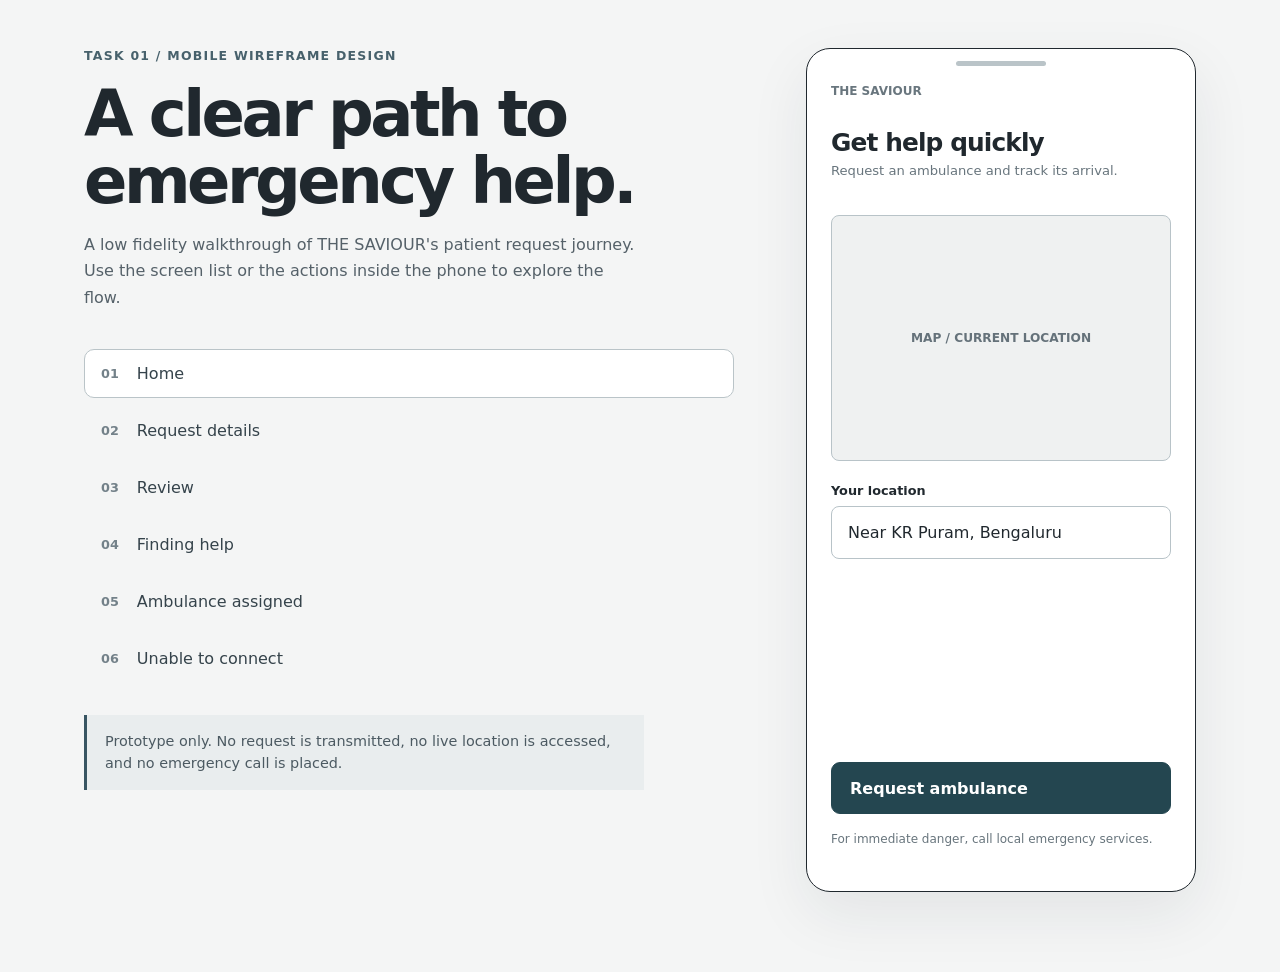
==== task-01-mobile-wireframes/index.html @ 8bb1ce11 "Add Task 01 browser walkthrough" ====
<!doctype html>
<html lang="en">
<head>
  <meta charset="utf-8">
  <meta name="viewport" content="width=device-width, initial-scale=1">
  <meta name="theme-color" content="#f4f5f5">
  <title>THE SAVIOUR - Mobile wireframe walkthrough</title>
  <style>
    :root { font-family: Inter, system-ui, sans-serif; color: #20282e; background: #f4f5f5; }
    * { box-sizing: border-box; }
    body { margin: 0; }
    button, input, select, textarea { font: inherit; }
    button { cursor: pointer; }
    button:focus-visible, input:focus-visible, select:focus-visible, textarea:focus-visible { outline: 3px solid #657d88; outline-offset: 3px; }
    .layout { max-width: 1160px; margin: auto; padding: 48px 24px 80px; display: grid; grid-template-columns: minmax(0, 1fr) 390px; gap: 72px; align-items: start; }
    .eyebrow { color: #47616c; font-size: .78rem; font-weight: 800; letter-spacing: .1em; text-transform: uppercase; }
    h1 { max-width: 620px; margin: 18px 0; font-size: clamp(2.2rem, 5vw, 4.4rem); line-height: 1.04; letter-spacing: -.055em; }
    .intro { max-width: 560px; color: #556169; line-height: 1.65; }
    .flow { margin: 38px 0 0; padding: 0; list-style: none; display: grid; gap: 8px; }
    .flow button { width: 100%; padding: 14px 16px; display: flex; gap: 18px; align-items: center; text-align: left; color: #35434b; background: transparent; border: 1px solid transparent; border-radius: 10px; }
    .flow button:hover, .flow button[aria-current="step"] { background: #fff; border-color: #bac4c8; }
    .flow span { color: #738189; font-size: .8rem; font-weight: 700; }
    .note { max-width: 560px; margin-top: 32px; padding: 16px 18px; background: #e9edee; border-left: 3px solid #385562; color: #4c5a62; line-height: 1.5; font-size: .9rem; }
    .phone { min-height: 844px; border: 1.5px solid #20282e; border-radius: 24px; background: #fff; padding: 0 24px 24px; box-shadow: 0 22px 60px #162c3614; }
    .notch { width: 90px; height: 5px; margin: 12px auto 18px; border-radius: 9px; background: #bac4c8; }
    .brand { color: #69767e; font-size: .75rem; font-weight: 800; }
    .screen { min-height: 750px; display: flex; flex-direction: column; }
    h2 { margin: 30px 0 4px; font-size: 1.55rem; letter-spacing: -.035em; }
    h3 { margin: 0 0 16px; font-size: 1rem; }
    p { margin: 0; }
    .sub { color: #68757d; font-size: .82rem; line-height: 1.5; }
    .map, .placeholder { display: grid; place-items: center; background: #eff1f1; border: 1px solid #b8c3c8; border-radius: 8px; color: #65727a; font-size: .76rem; font-weight: 800; }
    .map { height: 246px; margin-top: 34px; }
    .map.small { height: 228px; }
    .placeholder { height: 222px; margin-top: 34px; }
    .field { margin-top: 22px; }
    .field label, .field legend { display: block; margin-bottom: 8px; font-size: .8rem; font-weight: 750; }
    .field input, .field select, .field textarea, .card { width: 100%; padding: 16px; border: 1px solid #b8c3c8; border-radius: 8px; background: #fff; color: #20282e; }
    .field textarea { min-height: 64px; resize: vertical; }
    fieldset.field { padding: 0; border: 0; }
    .radio { display: flex; align-items: center; gap: 10px; margin: 8px 0; padding: 14px 16px; border: 1px solid #b8c3c8; border-radius: 8px; font-size: .9rem; }
    .radio:has(input:checked) { background: #eff1f1; }
    .radio input { width: auto; margin: 0; accent-color: #244650; }
    .summary { margin-top: 28px; display: grid; gap: 18px; }
    .summary .card { min-height: 84px; }
    .card small { display: block; margin-bottom: 8px; color: #647179; font-size: .75rem; font-weight: 700; }
    .notice { margin-top: 32px; padding: 18px 16px; background: #eff1f1; border: 1px solid #b8c3c8; border-radius: 8px; font-size: .83rem; line-height: 1.5; }
    .actions { display: grid; gap: 12px; margin-top: auto; padding-top: 28px; }
    .action { min-height: 52px; padding: 12px 18px; border: 1px solid #244650; border-radius: 9px; background: #244650; color: #fff; text-align: left; font-weight: 750; }
    .action.secondary { border-color: #b8c3c8; background: #fff; color: #20282e; }
    .footnote { margin-top: 16px; color: #68757d; font-size: .75rem; line-height: 1.5; }
    .steps { margin-top: 36px; padding-left: 24px; display: grid; gap: 28px; font-size: .85rem; }
    .status { margin-top: 32px; padding: 58px 12px 34px; background: #eff1f1; border: 1px solid #b8c3c8; border-radius: 8px; text-align: center; font-weight: 700; }
    .pulse { display: block; width: 72px; height: 72px; margin: 0 auto 28px; border: 1px solid #b8c3c8; border-radius: 50%; background: #fff; }
    .eta { margin-top: 24px; }
    .eta strong { display: block; font-size: 1.8rem; }
    .eta p { color: #68757d; font-size: .75rem; }
    .simulate { margin-top: 24px; padding: 12px; border: 1px dashed #a6b2b8; border-radius: 8px; }
    .simulate p { margin-bottom: 8px; color: #647179; font-size: .75rem; }
    .simulate button { margin-right: 8px; padding: 8px 10px; border: 1px solid #b8c3c8; border-radius: 6px; background: #fff; font-size: .78rem; }
    @media (max-width: 820px) { .layout { grid-template-columns: 1fr; gap: 32px; padding: 28px 16px; } .phone { width: min(100%, 390px); margin: auto; } .flow { grid-template-columns: repeat(2, 1fr); } }
    @media (max-width: 450px) { .layout { padding: 18px 0; } .intro-panel { padding: 0 18px; } .phone { width: 100%; border-left: 0; border-right: 0; border-radius: 0; box-shadow: none; } }
  </style>
</head>
<body>
  <main class="layout">
    <section class="intro-panel" aria-labelledby="page-title">
      <p class="eyebrow">Task 01 / mobile wireframe design</p>
      <h1 id="page-title">A clear path to emergency help.</h1>
      <p class="intro">A low fidelity walkthrough of THE SAVIOUR's patient request journey. Use the screen list or the actions inside the phone to explore the flow.</p>
      <nav aria-label="Wireframe screens"><ol class="flow" id="flow"></ol></nav>
      <p class="note">Prototype only. No request is transmitted, no live location is accessed, and no emergency call is placed.</p>
    </section>
    <section class="phone" aria-label="Mobile wireframe preview">
      <div class="notch" aria-hidden="true"></div>
      <div class="brand">THE SAVIOUR</div>
      <div id="screen" class="screen" aria-live="polite"></div>
    </section>
  </main>
  <script>
    const names = ["Home", "Request details", "Review", "Finding help", "Ambulance assigned", "Unable to connect"];
    const state = { screen: 0, location: "Near KR Puram, Bengaluru", type: "Medical emergency", contact: "+91  542", note: "" };
    const screen = document.querySelector("#screen");
    const flow = document.querySelector("#flow");
    const esc = value => String(value).replace(/[&<>"']/g, char => ({ "&": "&amp;", "<": "&lt;", ">": "&gt;", '"': "&quot;", "'": "&#39;" })[char]);
    const action = (label, next, secondary = false) => `<button class="action${secondary ? " secondary" : ""}" type="button" data-next="${next}">${label}</button>`;
    const title = (heading, sub) => `<h2>${heading}</h2><p class="sub">${sub}</p>`;
    const views = [
      () => `${title("Get help quickly", "Request an ambulance and track its arrival.")}<div class="map">MAP / CURRENT LOCATION</div><div class="field"><label>Your location</label><div class="card">${esc(state.location)}</div></div><div class="actions">${action("Request ambulance", 1)}</div><p class="footnote">For immediate danger, call local emergency services.</p>`,
      () => `${title("Tell us what happened", "Only essential details are needed.")}<form id="details"><div class="field"><label for="location">Patient location</label><input id="location" name="location" required value="${esc(state.location)}"></div><fieldset class="field"><legend>What kind of help?</legend>${["Medical emergency", "Accident / injury", "Other / unsure"].map(value => `<label class="radio"><input type="radio" name="type" value="${value}" ${state.type === value ? "checked" : ""}>${value}</label>`).join("")}</fieldset><div class="field"><label for="contact">Contact number</label><input id="contact" name="contact" required value="${esc(state.contact)}"></div><div class="field"><label for="note">Optional note</label><textarea id="note" name="note" placeholder="Landmark or brief details">${esc(state.note)}</textarea></div><div class="actions"><button class="action" type="submit">Review request</button></div></form>`,
      () => `${title("Review your request", "Check these details before sending.")}<div class="summary">${[["Location", state.location], ["Help needed", state.type], ["Contact", state.contact]].map(([key, value]) => `<div class="card"><small>${key}</small>${esc(value)}</div>`).join("")}</div><p class="notice">Your request will be shared with available hospitals to arrange ambulance support.</p><div class="actions">${action("Send emergency request", 3)}${action("Back and edit", 1, true)}</div>`,
      () => `${title("Finding available help", "Request sent � sample state")}<div class="status"><span class="pulse" aria-hidden="true"></span>Contacting nearby hospitals</div><h3 style="margin-top:40px">What happens next</h3><ol class="steps"><li>Request sent to available hospitals</li><li>A hospital accepts and dispatches</li><li>You receive ambulance details</li></ol><div class="simulate"><p>Walkthrough outcome</p><button type="button" data-next="4">Show accepted</button><button type="button" data-next="5">Show failure</button></div><div class="actions"><div class="card"><small>Need urgent help now?</small>Call local emergency services</div></div>`,
      () => `${title("Ambulance assigned", "City Care Hospital accepted your request.")}<div class="map small">LIVE ROUTE / AMBULANCE</div><div class="card eta"><small>Estimated arrival</small><strong>8-12 min</strong><p>Updates as the route changes</p></div><div class="card" style="margin-top:20px"><small>Ambulance details</small>KA 03 AB 1234 � Driver: Ravi</div><div class="actions">${action("View request details", 2, true)}</div><p class="footnote">Sample identity and ETA shown for wireframe review.</p>`,
      () => `${title("Request not sent", "Check your connection and try again.")}<div class="placeholder">REQUEST NOT SENT</div><h3 style="margin-top:34px">No hospital has received this request.</h3><p class="sub">Your details are saved in this walkthrough so you can retry without entering them again.</p><div class="actions">${action("Try again", 3)}<div class="card">Call local emergency services</div></div><p class="footnote">If danger is immediate, place a call instead of waiting.</p>`
    ];
    function render(index) {
      state.screen = index;
      screen.innerHTML = views[index]();
      flow.innerHTML = names.map((name, i) => `<li><button type="button" data-next="${i}" ${i === index ? 'aria-current="step"' : ""}><span>${String(i + 1).padStart(2, "0")}</span>${name}</button></li>`).join("");
    }
    document.addEventListener("click", event => {
      const target = event.target.closest("[data-next]");
      if (target) render(Number(target.dataset.next));
    });
    document.addEventListener("submit", event => {
      if (event.target.id !== "details") return;
      event.preventDefault();
      if (!event.target.reportValidity()) return;
      const data = new FormData(event.target);
      for (const key of ["location", "type", "contact", "note"]) state[key] = String(data.get(key) || "").trim();
      render(2);
    });
    render(0);
  </script>
</body>
</html>
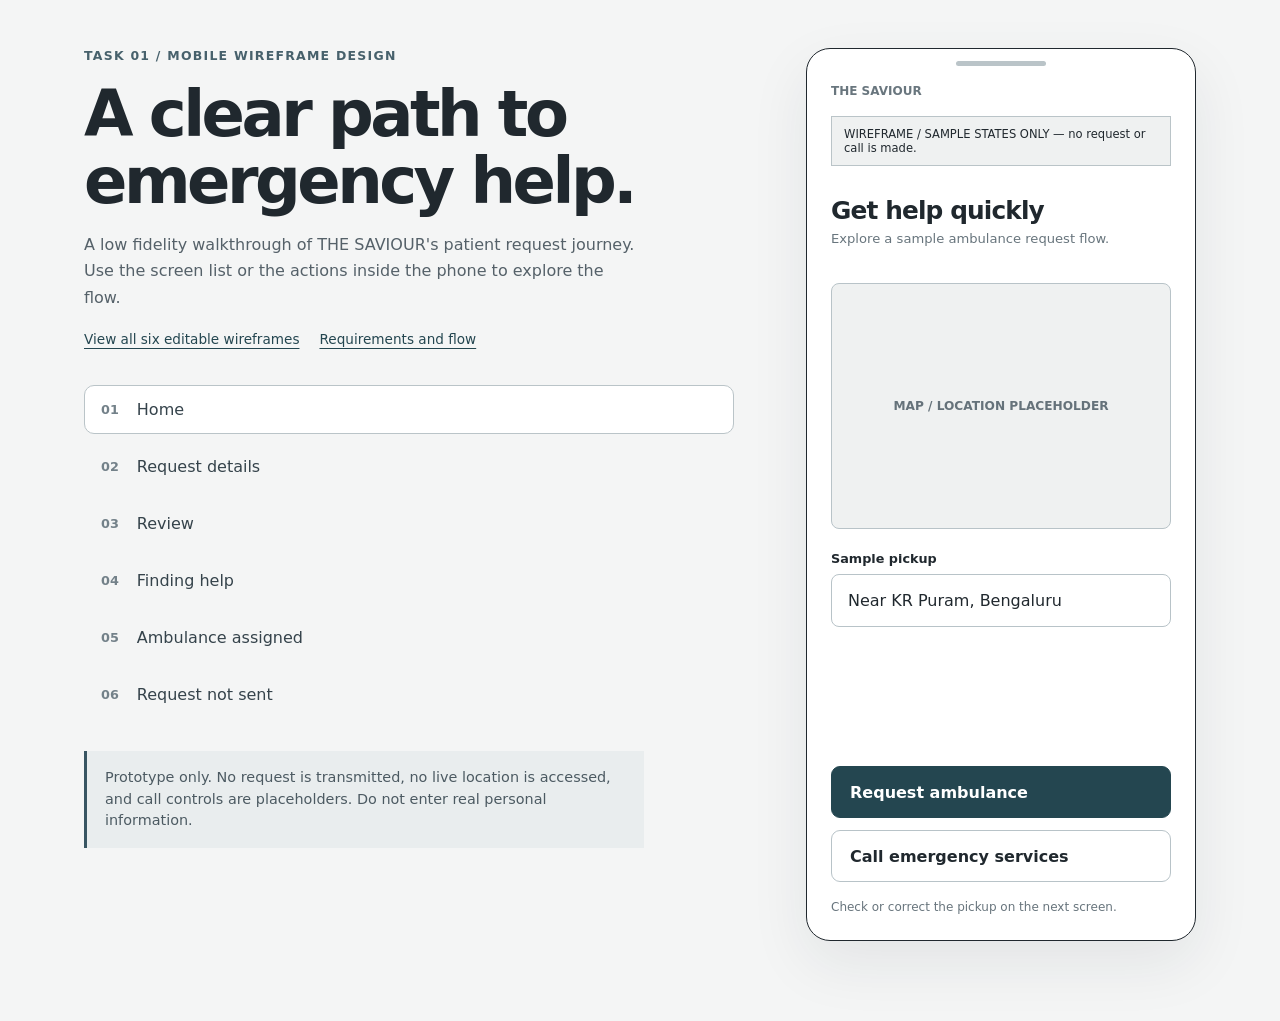
==== commit 5a306710: "Audit task-01-mobile-wireframes: correct flows and add complete submission evidence" ====
--- a/task-01-mobile-wireframes/index.html
+++ b/task-01-mobile-wireframes/index.html
@@ -1,117 +1,40 @@
-<!doctype html>
-<html lang="en">
-<head>
-  <meta charset="utf-8">
-  <meta name="viewport" content="width=device-width, initial-scale=1">
-  <meta name="theme-color" content="#f4f5f5">
-  <title>THE SAVIOUR - Mobile wireframe walkthrough</title>
-  <style>
-    :root { font-family: Inter, system-ui, sans-serif; color: #20282e; background: #f4f5f5; }
-    * { box-sizing: border-box; }
-    body { margin: 0; }
-    button, input, select, textarea { font: inherit; }
-    button { cursor: pointer; }
-    button:focus-visible, input:focus-visible, select:focus-visible, textarea:focus-visible { outline: 3px solid #657d88; outline-offset: 3px; }
-    .layout { max-width: 1160px; margin: auto; padding: 48px 24px 80px; display: grid; grid-template-columns: minmax(0, 1fr) 390px; gap: 72px; align-items: start; }
-    .eyebrow { color: #47616c; font-size: .78rem; font-weight: 800; letter-spacing: .1em; text-transform: uppercase; }
-    h1 { max-width: 620px; margin: 18px 0; font-size: clamp(2.2rem, 5vw, 4.4rem); line-height: 1.04; letter-spacing: -.055em; }
-    .intro { max-width: 560px; color: #556169; line-height: 1.65; }
-    .flow { margin: 38px 0 0; padding: 0; list-style: none; display: grid; gap: 8px; }
-    .flow button { width: 100%; padding: 14px 16px; display: flex; gap: 18px; align-items: center; text-align: left; color: #35434b; background: transparent; border: 1px solid transparent; border-radius: 10px; }
-    .flow button:hover, .flow button[aria-current="step"] { background: #fff; border-color: #bac4c8; }
-    .flow span { color: #738189; font-size: .8rem; font-weight: 700; }
-    .note { max-width: 560px; margin-top: 32px; padding: 16px 18px; background: #e9edee; border-left: 3px solid #385562; color: #4c5a62; line-height: 1.5; font-size: .9rem; }
-    .phone { min-height: 844px; border: 1.5px solid #20282e; border-radius: 24px; background: #fff; padding: 0 24px 24px; box-shadow: 0 22px 60px #162c3614; }
-    .notch { width: 90px; height: 5px; margin: 12px auto 18px; border-radius: 9px; background: #bac4c8; }
-    .brand { color: #69767e; font-size: .75rem; font-weight: 800; }
-    .screen { min-height: 750px; display: flex; flex-direction: column; }
-    h2 { margin: 30px 0 4px; font-size: 1.55rem; letter-spacing: -.035em; }
-    h3 { margin: 0 0 16px; font-size: 1rem; }
-    p { margin: 0; }
-    .sub { color: #68757d; font-size: .82rem; line-height: 1.5; }
-    .map, .placeholder { display: grid; place-items: center; background: #eff1f1; border: 1px solid #b8c3c8; border-radius: 8px; color: #65727a; font-size: .76rem; font-weight: 800; }
-    .map { height: 246px; margin-top: 34px; }
-    .map.small { height: 228px; }
-    .placeholder { height: 222px; margin-top: 34px; }
-    .field { margin-top: 22px; }
-    .field label, .field legend { display: block; margin-bottom: 8px; font-size: .8rem; font-weight: 750; }
-    .field input, .field select, .field textarea, .card { width: 100%; padding: 16px; border: 1px solid #b8c3c8; border-radius: 8px; background: #fff; color: #20282e; }
-    .field textarea { min-height: 64px; resize: vertical; }
-    fieldset.field { padding: 0; border: 0; }
-    .radio { display: flex; align-items: center; gap: 10px; margin: 8px 0; padding: 14px 16px; border: 1px solid #b8c3c8; border-radius: 8px; font-size: .9rem; }
-    .radio:has(input:checked) { background: #eff1f1; }
-    .radio input { width: auto; margin: 0; accent-color: #244650; }
-    .summary { margin-top: 28px; display: grid; gap: 18px; }
-    .summary .card { min-height: 84px; }
-    .card small { display: block; margin-bottom: 8px; color: #647179; font-size: .75rem; font-weight: 700; }
-    .notice { margin-top: 32px; padding: 18px 16px; background: #eff1f1; border: 1px solid #b8c3c8; border-radius: 8px; font-size: .83rem; line-height: 1.5; }
-    .actions { display: grid; gap: 12px; margin-top: auto; padding-top: 28px; }
-    .action { min-height: 52px; padding: 12px 18px; border: 1px solid #244650; border-radius: 9px; background: #244650; color: #fff; text-align: left; font-weight: 750; }
-    .action.secondary { border-color: #b8c3c8; background: #fff; color: #20282e; }
-    .footnote { margin-top: 16px; color: #68757d; font-size: .75rem; line-height: 1.5; }
-    .steps { margin-top: 36px; padding-left: 24px; display: grid; gap: 28px; font-size: .85rem; }
-    .status { margin-top: 32px; padding: 58px 12px 34px; background: #eff1f1; border: 1px solid #b8c3c8; border-radius: 8px; text-align: center; font-weight: 700; }
-    .pulse { display: block; width: 72px; height: 72px; margin: 0 auto 28px; border: 1px solid #b8c3c8; border-radius: 50%; background: #fff; }
-    .eta { margin-top: 24px; }
-    .eta strong { display: block; font-size: 1.8rem; }
-    .eta p { color: #68757d; font-size: .75rem; }
-    .simulate { margin-top: 24px; padding: 12px; border: 1px dashed #a6b2b8; border-radius: 8px; }
-    .simulate p { margin-bottom: 8px; color: #647179; font-size: .75rem; }
-    .simulate button { margin-right: 8px; padding: 8px 10px; border: 1px solid #b8c3c8; border-radius: 6px; background: #fff; font-size: .78rem; }
-    @media (max-width: 820px) { .layout { grid-template-columns: 1fr; gap: 32px; padding: 28px 16px; } .phone { width: min(100%, 390px); margin: auto; } .flow { grid-template-columns: repeat(2, 1fr); } }
-    @media (max-width: 450px) { .layout { padding: 18px 0; } .intro-panel { padding: 0 18px; } .phone { width: 100%; border-left: 0; border-right: 0; border-radius: 0; box-shadow: none; } }
-  </style>
-</head>
-<body>
-  <main class="layout">
-    <section class="intro-panel" aria-labelledby="page-title">
-      <p class="eyebrow">Task 01 / mobile wireframe design</p>
-      <h1 id="page-title">A clear path to emergency help.</h1>
-      <p class="intro">A low fidelity walkthrough of THE SAVIOUR's patient request journey. Use the screen list or the actions inside the phone to explore the flow.</p>
-      <nav aria-label="Wireframe screens"><ol class="flow" id="flow"></ol></nav>
-      <p class="note">Prototype only. No request is transmitted, no live location is accessed, and no emergency call is placed.</p>
-    </section>
-    <section class="phone" aria-label="Mobile wireframe preview">
-      <div class="notch" aria-hidden="true"></div>
-      <div class="brand">THE SAVIOUR</div>
-      <div id="screen" class="screen" aria-live="polite"></div>
-    </section>
-  </main>
-  <script>
-    const names = ["Home", "Request details", "Review", "Finding help", "Ambulance assigned", "Unable to connect"];
-    const state = { screen: 0, location: "Near KR Puram, Bengaluru", type: "Medical emergency", contact: "+91  542", note: "" };
-    const screen = document.querySelector("#screen");
-    const flow = document.querySelector("#flow");
-    const esc = value => String(value).replace(/[&<>"']/g, char => ({ "&": "&amp;", "<": "&lt;", ">": "&gt;", '"': "&quot;", "'": "&#39;" })[char]);
-    const action = (label, next, secondary = false) => `<button class="action${secondary ? " secondary" : ""}" type="button" data-next="${next}">${label}</button>`;
-    const title = (heading, sub) => `<h2>${heading}</h2><p class="sub">${sub}</p>`;
-    const views = [
-      () => `${title("Get help quickly", "Request an ambulance and track its arrival.")}<div class="map">MAP / CURRENT LOCATION</div><div class="field"><label>Your location</label><div class="card">${esc(state.location)}</div></div><div class="actions">${action("Request ambulance", 1)}</div><p class="footnote">For immediate danger, call local emergency services.</p>`,
-      () => `${title("Tell us what happened", "Only essential details are needed.")}<form id="details"><div class="field"><label for="location">Patient location</label><input id="location" name="location" required value="${esc(state.location)}"></div><fieldset class="field"><legend>What kind of help?</legend>${["Medical emergency", "Accident / injury", "Other / unsure"].map(value => `<label class="radio"><input type="radio" name="type" value="${value}" ${state.type === value ? "checked" : ""}>${value}</label>`).join("")}</fieldset><div class="field"><label for="contact">Contact number</label><input id="contact" name="contact" required value="${esc(state.contact)}"></div><div class="field"><label for="note">Optional note</label><textarea id="note" name="note" placeholder="Landmark or brief details">${esc(state.note)}</textarea></div><div class="actions"><button class="action" type="submit">Review request</button></div></form>`,
-      () => `${title("Review your request", "Check these details before sending.")}<div class="summary">${[["Location", state.location], ["Help needed", state.type], ["Contact", state.contact]].map(([key, value]) => `<div class="card"><small>${key}</small>${esc(value)}</div>`).join("")}</div><p class="notice">Your request will be shared with available hospitals to arrange ambulance support.</p><div class="actions">${action("Send emergency request", 3)}${action("Back and edit", 1, true)}</div>`,
-      () => `${title("Finding available help", "Request sent � sample state")}<div class="status"><span class="pulse" aria-hidden="true"></span>Contacting nearby hospitals</div><h3 style="margin-top:40px">What happens next</h3><ol class="steps"><li>Request sent to available hospitals</li><li>A hospital accepts and dispatches</li><li>You receive ambulance details</li></ol><div class="simulate"><p>Walkthrough outcome</p><button type="button" data-next="4">Show accepted</button><button type="button" data-next="5">Show failure</button></div><div class="actions"><div class="card"><small>Need urgent help now?</small>Call local emergency services</div></div>`,
-      () => `${title("Ambulance assigned", "City Care Hospital accepted your request.")}<div class="map small">LIVE ROUTE / AMBULANCE</div><div class="card eta"><small>Estimated arrival</small><strong>8-12 min</strong><p>Updates as the route changes</p></div><div class="card" style="margin-top:20px"><small>Ambulance details</small>KA 03 AB 1234 � Driver: Ravi</div><div class="actions">${action("View request details", 2, true)}</div><p class="footnote">Sample identity and ETA shown for wireframe review.</p>`,
-      () => `${title("Request not sent", "Check your connection and try again.")}<div class="placeholder">REQUEST NOT SENT</div><h3 style="margin-top:34px">No hospital has received this request.</h3><p class="sub">Your details are saved in this walkthrough so you can retry without entering them again.</p><div class="actions">${action("Try again", 3)}<div class="card">Call local emergency services</div></div><p class="footnote">If danger is immediate, place a call instead of waiting.</p>`
-    ];
-    function render(index) {
-      state.screen = index;
-      screen.innerHTML = views[index]();
-      flow.innerHTML = names.map((name, i) => `<li><button type="button" data-next="${i}" ${i === index ? 'aria-current="step"' : ""}><span>${String(i + 1).padStart(2, "0")}</span>${name}</button></li>`).join("");
-    }
-    document.addEventListener("click", event => {
-      const target = event.target.closest("[data-next]");
-      if (target) render(Number(target.dataset.next));
-    });
-    document.addEventListener("submit", event => {
-      if (event.target.id !== "details") return;
-      event.preventDefault();
-      if (!event.target.reportValidity()) return;
-      const data = new FormData(event.target);
-      for (const key of ["location", "type", "contact", "note"]) state[key] = String(data.get(key) || "").trim();
-      render(2);
-    });
-    render(0);
-  </script>
-</body>
-</html>
+<!doctype html>
+<html lang="en">
+<head>
+  <meta charset="utf-8">
+  <meta name="viewport" content="width=device-width, initial-scale=1">
+  <meta name="theme-color" content="#f4f5f5">
+  <title>THE SAVIOUR — Mobile wireframe walkthrough</title>
+  <link rel="stylesheet" href="styles.css">
+  <script defer src="app.js">
+</script>
+</head>
+<body>
+  <main class="layout">
+    <section class="intro-panel" aria-labelledby="page-title">
+      <p class="eyebrow">Task 01 / mobile wireframe design</p>
+      <h1 id="page-title">A clear path to emergency help.</h1>
+      <p class="intro">A low fidelity walkthrough of THE SAVIOUR's patient request journey. Use the screen list or the actions inside the phone to explore the flow.</p>
+      <div class="resource-links">
+<a href="wireframes.svg">View all six editable wireframes</a>
+<a href="README.md">Requirements and flow</a>
+</div>
+      <nav aria-label="Wireframe screens">
+<ol class="flow" id="flow">
+</ol>
+</nav>
+      <p class="note">Prototype only. No request is transmitted, no live location is accessed, and call controls are placeholders. Do not enter real personal information.</p>
+    </section>
+    <section class="phone" aria-label="Mobile wireframe preview">
+      <div class="notch" aria-hidden="true">
+</div>
+      <div class="brand">THE SAVIOUR</div>
+      <div class="demo-strip">WIREFRAME / SAMPLE STATES ONLY — no request or call is made.</div>
+      <div id="screen" class="screen">
+</div>
+    </section>
+  </main>
 
+</body>
+</html>
+
--- a/task-01-mobile-wireframes/styles.css
+++ b/task-01-mobile-wireframes/styles.css
@@ -0,0 +1,383 @@
+:root {
+  font-family: Inter, system-ui, sans-serif;
+  color: #20282e;
+  background: #f4f5f5;
+}
+* {
+  box-sizing: border-box;
+}
+body {
+  margin: 0;
+}
+button, input, select, textarea {
+  font: inherit;
+}
+button {
+  cursor: pointer;
+}
+button:focus-visible, input:focus-visible, select:focus-visible, textarea:focus-visible {
+  outline: 3px solid #657d88;
+  outline-offset: 3px;
+}
+.layout {
+  max-width: 1160px;
+  margin: auto;
+  padding: 48px 24px 80px;
+  display: grid;
+  grid-template-columns: minmax(0, 1fr) 390px;
+  gap: 72px;
+  align-items: start;
+}
+.eyebrow {
+  color: #47616c;
+  font-size: .78rem;
+  font-weight: 800;
+  letter-spacing: .1em;
+  text-transform: uppercase;
+}
+h1 {
+  max-width: 620px;
+  margin: 18px 0;
+  font-size: clamp(2.2rem, 5vw, 4.4rem);
+  line-height: 1.04;
+  letter-spacing: -.055em;
+}
+.intro {
+  max-width: 560px;
+  color: #556169;
+  line-height: 1.65;
+}
+.flow {
+  margin: 38px 0 0;
+  padding: 0;
+  list-style: none;
+  display: grid;
+  gap: 8px;
+}
+.flow button {
+  width: 100%;
+  padding: 14px 16px;
+  display: flex;
+  gap: 18px;
+  align-items: center;
+  text-align: left;
+  color: #35434b;
+  background: transparent;
+  border: 1px solid transparent;
+  border-radius: 10px;
+}
+.flow button:hover, .flow button[aria-current="step"] {
+  background: #fff;
+  border-color: #bac4c8;
+}
+.flow span {
+  color: #738189;
+  font-size: .8rem;
+  font-weight: 700;
+}
+.note {
+  max-width: 560px;
+  margin-top: 32px;
+  padding: 16px 18px;
+  background: #e9edee;
+  border-left: 3px solid #385562;
+  color: #4c5a62;
+  line-height: 1.5;
+  font-size: .9rem;
+}
+.phone {
+  min-height: 844px;
+  border: 1.5px solid #20282e;
+  border-radius: 24px;
+  background: #fff;
+  padding: 0 24px 24px;
+  box-shadow: 0 22px 60px #162c3614;
+}
+.notch {
+  width: 90px;
+  height: 5px;
+  margin: 12px auto 18px;
+  border-radius: 9px;
+  background: #bac4c8;
+}
+.brand {
+  color: #69767e;
+  font-size: .75rem;
+  font-weight: 800;
+}
+.screen {
+  min-height: 750px;
+  display: flex;
+  flex-direction: column;
+}
+h2 {
+  margin: 30px 0 4px;
+  font-size: 1.55rem;
+  letter-spacing: -.035em;
+}
+h3 {
+  margin: 0 0 16px;
+  font-size: 1rem;
+}
+p {
+  margin: 0;
+}
+.sub {
+  color: #68757d;
+  font-size: .82rem;
+  line-height: 1.5;
+}
+.map, .placeholder {
+  display: grid;
+  place-items: center;
+  background: #eff1f1;
+  border: 1px solid #b8c3c8;
+  border-radius: 8px;
+  color: #65727a;
+  font-size: .76rem;
+  font-weight: 800;
+}
+.map {
+  height: 246px;
+  margin-top: 34px;
+}
+.map.small {
+  height: 228px;
+}
+.placeholder {
+  height: 222px;
+  margin-top: 34px;
+}
+.field {
+  margin-top: 22px;
+}
+.field label, .field legend {
+  display: block;
+  margin-bottom: 8px;
+  font-size: .8rem;
+  font-weight: 750;
+}
+.field input, .field select, .field textarea, .card {
+  width: 100%;
+  padding: 16px;
+  border: 1px solid #b8c3c8;
+  border-radius: 8px;
+  background: #fff;
+  color: #20282e;
+}
+.field textarea {
+  min-height: 64px;
+  resize: vertical;
+}
+fieldset.field {
+  padding: 0;
+  border: 0;
+}
+.radio {
+  display: flex;
+  align-items: center;
+  gap: 10px;
+  margin: 8px 0;
+  padding: 14px 16px;
+  border: 1px solid #b8c3c8;
+  border-radius: 8px;
+  font-size: .9rem;
+}
+.radio:has(input:checked) {
+  background: #eff1f1;
+}
+.radio input {
+  width: auto;
+  margin: 0;
+  accent-color: #244650;
+}
+.summary {
+  margin-top: 28px;
+  display: grid;
+  gap: 18px;
+}
+.summary .card {
+  min-height: 84px;
+}
+.card small {
+  display: block;
+  margin-bottom: 8px;
+  color: #647179;
+  font-size: .75rem;
+  font-weight: 700;
+}
+.notice {
+  margin-top: 32px;
+  padding: 18px 16px;
+  background: #eff1f1;
+  border: 1px solid #b8c3c8;
+  border-radius: 8px;
+  font-size: .83rem;
+  line-height: 1.5;
+}
+.actions {
+  display: grid;
+  gap: 12px;
+  margin-top: auto;
+  padding-top: 28px;
+}
+.action {
+  min-height: 52px;
+  padding: 12px 18px;
+  border: 1px solid #244650;
+  border-radius: 9px;
+  background: #244650;
+  color: #fff;
+  text-align: left;
+  font-weight: 750;
+}
+.action.secondary {
+  border-color: #b8c3c8;
+  background: #fff;
+  color: #20282e;
+}
+.footnote {
+  margin-top: 16px;
+  color: #68757d;
+  font-size: .75rem;
+  line-height: 1.5;
+}
+.steps {
+  margin-top: 36px;
+  padding-left: 24px;
+  display: grid;
+  gap: 28px;
+  font-size: .85rem;
+}
+.status {
+  margin-top: 32px;
+  padding: 58px 12px 34px;
+  background: #eff1f1;
+  border: 1px solid #b8c3c8;
+  border-radius: 8px;
+  text-align: center;
+  font-weight: 700;
+}
+.pulse {
+  display: block;
+  width: 72px;
+  height: 72px;
+  margin: 0 auto 28px;
+  border: 1px solid #b8c3c8;
+  border-radius: 50%;
+  background: #fff;
+}
+.eta {
+  margin-top: 24px;
+}
+.eta strong {
+  display: block;
+  font-size: 1.8rem;
+}
+.eta p {
+  color: #68757d;
+  font-size: .75rem;
+}
+.simulate {
+  margin-top: 24px;
+  padding: 12px;
+  border: 1px dashed #a6b2b8;
+  border-radius: 8px;
+}
+.simulate p {
+  margin-bottom: 8px;
+  color: #647179;
+  font-size: .75rem;
+}
+.simulate button {
+  margin-right: 8px;
+  padding: 8px 10px;
+  border: 1px solid #b8c3c8;
+  border-radius: 6px;
+  background: #fff;
+  font-size: .78rem;
+}
+@media (max-width: 820px) {
+  .layout {
+    grid-template-columns: 1fr;
+    gap: 32px;
+    padding: 28px 16px;
+  }
+  .phone {
+    width: min(100%, 390px);
+    margin: auto;
+  }
+  .flow {
+    grid-template-columns: repeat(2, 1fr);
+  }
+}
+@media (max-width: 450px) {
+  .layout {
+    padding: 18px 0;
+  }
+  .intro-panel {
+    padding: 0 18px;
+  }
+  .phone {
+    width: 100%;
+    border-left: 0;
+    border-right: 0;
+    border-radius: 0;
+    box-shadow: none;
+  }
+}
+.field-label {
+  margin-bottom: 8px;
+  font-size: .8rem;
+  font-weight: 750;
+}
+.demo-strip {
+  padding: 10px 12px;
+  margin-top: 18px;
+  border: 1px solid #bac4c8;
+  background: #eff1f1;
+  font-size: .72rem;
+}
+.resource-links {
+  display: flex;
+  gap: 12px 20px;
+  flex-wrap: wrap;
+  margin: 20px 0;
+  font-size: .85rem;
+}
+.resource-links a {
+  color: #244650;
+  text-underline-offset: 4px;
+}
+.simulate button {
+  min-height: 44px;
+}
+.card {
+  overflow-wrap: anywhere;
+  white-space: pre-wrap;
+}
+.screen h2:focus {
+  outline: none;
+}
+a:focus-visible {
+  outline: 3px solid #657d88;
+  outline-offset: 4px;
+}
+.call-feedback[hidden] {
+  display: none;
+}
+.summary .card {
+  min-height: 68px;
+}
+form .actions {
+  padding-bottom: 5px;
+}
+.phone .brand {
+  margin-top: 4px;
+}
+@media (max-width: 820px) {
+  .flow button {
+    min-height: 48px;
+  }
+}
+
